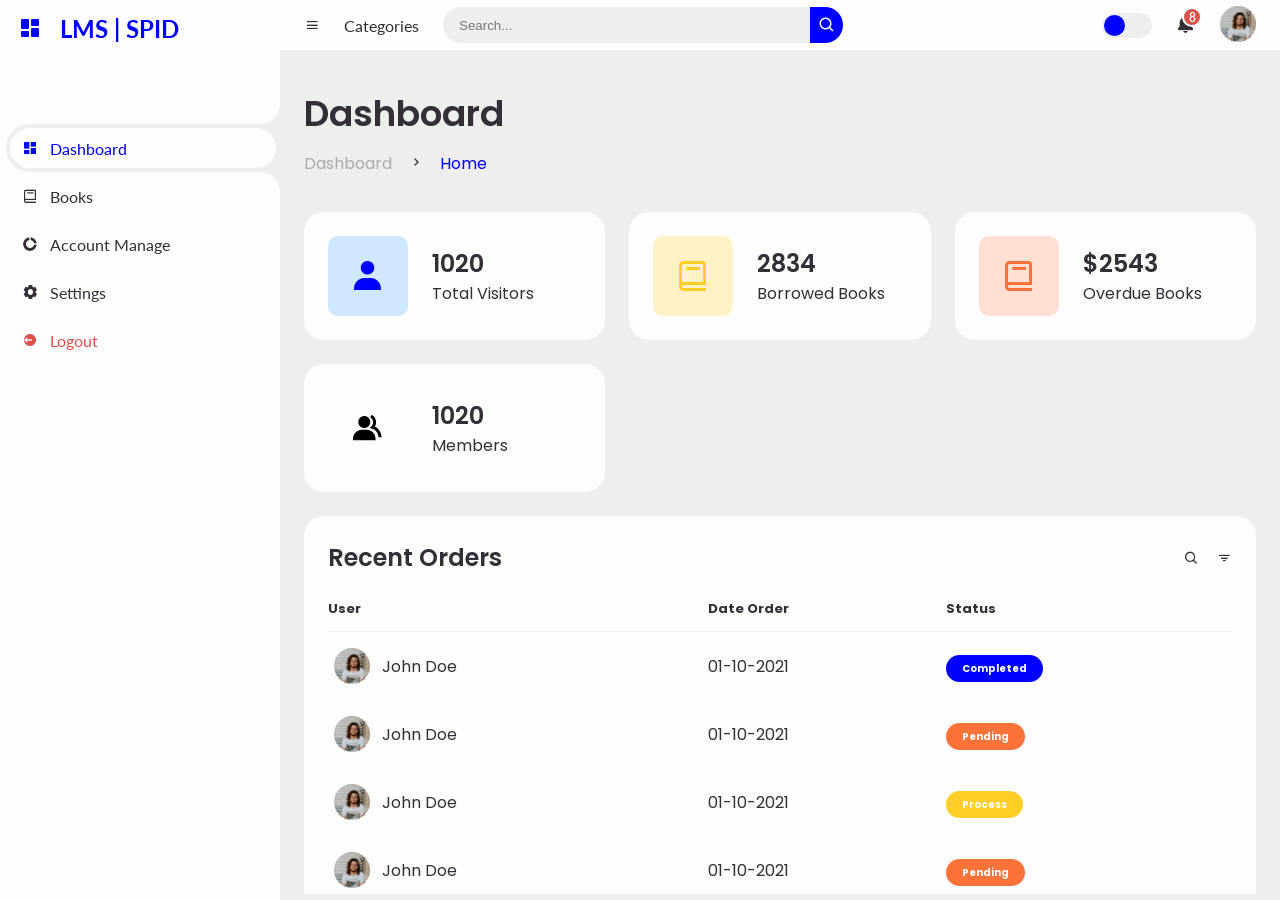
==== Admin Dashborad/index.html @ c5fa1249 "Updated File Highrachy Updated the File Highrachy and Updated a ReadME File" ====
<!DOCTYPE html>
<html lang="en">
<head>
	<meta charset="UTF-8">
	<meta name="viewport" content="width=device-width, initial-scale=1.0">

	<!-- Boxicons -->
	<link href='https://unpkg.com/boxicons@2.0.9/css/boxicons.min.css' rel='stylesheet'>
	<!-- My CSS -->
	<link rel="stylesheet" href="style.css">

	<title>Library Management System|Southern Province Irrigation Department</title>
</head>
<body>


	<!-- SIDEBAR -->
	<section id="sidebar">
		<a href="#" class="brand">
			<i class='bx bxs-dashboard' ></i>
			<span class="text">LMS | SPID</span>
		</a>
		<ul class="side-menu top">
			<li class="active">
				<a href="index.html">
					<i class='bx bxs-dashboard' ></i>
					<span class="text">Dashboard</span>
				</a>
			</li>
			<li>
				<a href="books.html">
					<i class='bx bx-book' ></i>
					<span class="text">Books</span>
				</a>
			</li>
			<li>
				<a href="user_manage.html">
					<i class='bx bxs-doughnut-chart' ></i>
					<span class="text">Account Manage</span>
				</a>
			</li>
			
			<li>
				<a href="settings.html">
					<i class='bx bxs-cog' ></i>
					<span class="text">Settings</span>
				</a>
			</li>
			<li>
				<a href="homepage.html" class="logout">
					<i class='bx bxs-log-out-circle' ></i>
					<span class="text">Logout</span>
				</a>
			</li>
		</ul>
	</section>
	<!-- SIDEBAR -->



	<!-- CONTENT -->
	<section id="content">
		<!-- NAVBAR -->
		<nav>
			<i class='bx bx-menu' ></i>
			<a href="#" class="nav-link">Categories</a>
			<form action="#">
				<div class="form-input">
					<input type="search" placeholder="Search...">
					<button type="submit" class="search-btn"><i class='bx bx-search' ></i></button>
				</div>
			</form>
			<input type="checkbox" id="switch-mode" hidden>
			<label for="switch-mode" class="switch-mode"></label>
			<a href="#" class="notification">
				<i class='bx bxs-bell' ></i>
				<span class="num">8</span>
			</a>
			<a href="#" class="profile">
				<img src="img/people.png">
			</a>
		</nav>
		<!-- NAVBAR -->

		<!-- MAIN -->
		<main>
			<div class="head-title">
				<div class="left">
					<h1>Dashboard</h1>
					<ul class="breadcrumb">
						<li>
							<a href="#">Dashboard</a>
						</li>
						<li><i class='bx bx-chevron-right' ></i></li>
						<li>
							<a class="active" href="#">Home</a>
						</li>
					</ul>
				</div>
			</div>

			<ul class="box-info">
				<li>
					<i class='bx bxs-user' ></i>
					<span class="text">
						<h3>1020</h3>
						<p>Total Visitors</p>
					</span>
				</li>
				<li>
					<i class='bx bx-book' ></i>
					<span class="text">
						<h3>2834</h3>
						<p>Borrowed Books</p>
					</span>
				</li>
				<li>
					<i class='bx bx-book' ></i>
					<span class="text">
						<h3>$2543</h3>
						<p>Overdue Books</p>
					</span>
				</li>
				<li>
					<i class='bx bxs-group' ></i>
					<span class="text">
						<h3>1020</h3>
						<p>Members</p>
					</span>
				</li>
			</ul>


			<div class="table-data">
				<div class="order">
					<div class="head">
						<h3>Recent Orders</h3>
						<i class='bx bx-search' ></i>
						<i class='bx bx-filter' ></i>
					</div>
					<table>
						<thead>
							<tr>
								<th>User</th>
								<th>Date Order</th>
								<th>Status</th>
							</tr>
						</thead>
						<tbody>
							<tr>
								<td>
									<img src="img/people.png">
									<p>John Doe</p>
								</td>
								<td>01-10-2021</td>
								<td><span class="status completed">Completed</span></td>
							</tr>
							<tr>
								<td>
									<img src="img/people.png">
									<p>John Doe</p>
								</td>
								<td>01-10-2021</td>
								<td><span class="status pending">Pending</span></td>
							</tr>
							<tr>
								<td>
									<img src="img/people.png">
									<p>John Doe</p>
								</td>
								<td>01-10-2021</td>
								<td><span class="status process">Process</span></td>
							</tr>
							<tr>
								<td>
									<img src="img/people.png">
									<p>John Doe</p>
								</td>
								<td>01-10-2021</td>
								<td><span class="status pending">Pending</span></td>
							</tr>
							<tr>
								<td>
									<img src="img/people.png">
									<p>John Doe</p>
								</td>
								<td>01-10-2021</td>
								<td><span class="status completed">Completed</span></td>
							</tr>
						</tbody>
					</table>
				</div>
		</main>
		<!-- MAIN -->
	</section>
	<!-- CONTENT -->
	

	<script src="script.js"></script>
</body>
</html>
---- Admin Dashborad/style.css ----
@import url('https://fonts.googleapis.com/css2?family=Lato:wght@400;700&family=Poppins:wght@400;500;600;700&display=swap');

* {
	margin: 0;
	padding: 0;
	box-sizing: border-box;
}

a {
	text-decoration: none;
}

li {
	list-style: none;
}

:root {
	--poppins: 'Poppins', sans-serif;
	--lato: 'Lato', sans-serif;

	--light: #fdfdfd;
	--blue: #0000ff;
	--light-blue: #CFE8FF;
	--grey: #eee;
	--dark-grey: #AAAAAA;
	--dark: #342E37;
	--red: #DB504A;
	--yellow: #FFCE26;
	--light-yellow: #FFF2C6;
	--orange: #FD7238;
	--light-orange: #FFE0D3;
}

html {
	overflow-x: hidden;
}

body.dark {
	--light: #0C0C1E;
	--grey: #060714;
	--dark: #FBFBFB;
}

body {
	background: var(--grey);
	overflow-x: hidden;
}





/* SIDEBAR */
#sidebar {
	position: fixed;
	top: 0;
	left: 0;
	width: 280px;
	height: 100%;
	background: var(--light);
	z-index: 2000;
	font-family: var(--lato);
	transition: .3s ease;
	overflow-x: hidden;
	scrollbar-width: none;
}
#sidebar::--webkit-scrollbar {
	display: none;
}
#sidebar.hide {
	width: 60px;
}
#sidebar .brand {
	font-size: 24px;
	font-weight: 700;
	height: 56px;
	display: flex;
	align-items: center;
	color: var(--blue);
	position: sticky;
	top: 0;
	left: 0;
	background: var(--light);
	z-index: 500;
	padding-bottom: 20px;
	box-sizing: content-box;
}
#sidebar .brand .bx {
	min-width: 60px;
	display: flex;
	justify-content: center;
}
#sidebar .side-menu {
	width: 100%;
	margin-top: 48px;
}
#sidebar .side-menu li {
	height: 48px;
	background: transparent;
	margin-left: 6px;
	border-radius: 48px 0 0 48px;
	padding: 4px;
}
#sidebar .side-menu li.active {
	background: var(--grey);
	position: relative;
}
#sidebar .side-menu li.active::before {
	content: '';
	position: absolute;
	width: 40px;
	height: 40px;
	border-radius: 50%;
	top: -40px;
	right: 0;
	box-shadow: 20px 20px 0 var(--grey);
	z-index: -1;
}
#sidebar .side-menu li.active::after {
	content: '';
	position: absolute;
	width: 40px;
	height: 40px;
	border-radius: 50%;
	bottom: -40px;
	right: 0;
	box-shadow: 20px -20px 0 var(--grey);
	z-index: -1;
}
#sidebar .side-menu li a {
	width: 100%;
	height: 100%;
	background: var(--light);
	display: flex;
	align-items: center;
	border-radius: 48px;
	font-size: 16px;
	color: var(--dark);
	white-space: nowrap;
	overflow-x: hidden;
}
#sidebar .side-menu.top li.active a {
	color: var(--blue);
}
#sidebar.hide .side-menu li a {
	width: calc(48px - (4px * 2));
	transition: width .3s ease;
}
#sidebar .side-menu li a.logout {
	color: var(--red);
}
#sidebar .side-menu.top li a:hover {
	color: var(--blue);
}
#sidebar .side-menu li a .bx {
	min-width: calc(60px  - ((4px + 6px) * 2));
	display: flex;
	justify-content: center;
}
/* SIDEBAR */





/* CONTENT */
#content {
	position: relative;
	width: calc(100% - 280px);
	left: 280px;
	transition: .3s ease;
}
#sidebar.hide ~ #content {
	width: calc(100% - 60px);
	left: 60px;
}




/* NAVBAR */
#content nav {
	height: 50px;
	background: var(--light);
	padding: 0 24px;
	display: flex;
	align-items: center;
	grid-gap: 24px;
	font-family: var(--lato);
	position: sticky;
	top: 0;
	left: 0;
	z-index: 1000;
}
#content nav::before {
	content: '';
	position: absolute;
	width: 0px;
	height: 40px;
	bottom: -40px;
	left: 0;
	border-radius: 5%;
	box-shadow: -20px -20px 0 var(--light);
}
#content nav a {
	color: var(--dark);
}
#content nav .bx.bx-menu {
	cursor: pointer;
	color: var(--dark);
}
#content nav .nav-link {
	font-size: 16px;
	transition: .3s ease;
}
#content nav .nav-link:hover {
	color: var(--blue);
}
#content nav form {
	max-width: 400px;
	width: 100%;
	margin-right: auto;
}
#content nav form .form-input {
	display: flex;
	align-items: center;
	height: 36px;
}
#content nav form .form-input input {
	flex-grow: 1;
	padding: 0 16px;
	height: 100%;
	border: none;
	background: var(--grey);
	border-radius: 36px 0 0 36px;
	outline: none;
	width: 100%;
	color: var(--dark);
}
#content nav form .form-input button {
	width: 36px;
	height: 100%;
	display: flex;
	justify-content: center;
	align-items: center;
	background: var(--blue);
	color: var(--light);
	font-size: 18px;
	border: none;
	outline: none;
	border-radius: 0 36px 36px 0;
	cursor: pointer;
}
#content nav .notification {
	font-size: 20px;
	position: relative;
}
#content nav .notification .num {
	position: absolute;
	top: -6px;
	right: -6px;
	width: 20px;
	height: 20px;
	border-radius: 50%;
	border: 2px solid var(--light);
	background: var(--red);
	color: var(--light);
	font-weight: 700;
	font-size: 12px;
	display: flex;
	justify-content: center;
	align-items: center;
}
#content nav .profile img {
	width: 36px;
	height: 36px;
	object-fit: cover;
	border-radius: 50%;
}
#content nav .switch-mode {
	display: block;
	min-width: 50px;
	height: 25px;
	border-radius: 25px;
	background: var(--grey);
	cursor: pointer;
	position: relative;
}
#content nav .switch-mode::before {
	content: '';
	position: absolute;
	top: 2px;
	left: 2px;
	bottom: 2px;
	width: calc(25px - 4px);
	background: var(--blue);
	border-radius: 50%;
	transition: all .3s ease;
}
#content nav #switch-mode:checked + .switch-mode::before {
	left: calc(100% - (25px - 4px) - 2px);
}
/* NAVBAR */





/* MAIN */
#content main {
	width: 100%;
	padding: 36px 24px;
	font-family: var(--poppins);
	max-height: calc(100vh - 56px);
	overflow-y: auto;
}
#content main .head-title {
	display: flex;
	align-items: center;
	justify-content: space-between;
	grid-gap: 16px;
	flex-wrap: wrap;
}
#content main .head-title .left h1 {
	font-size: 36px;
	font-weight: 600;
	margin-bottom: 10px;
	color: var(--dark);
}
#content main .head-title .left .breadcrumb {
	display: flex;
	align-items: center;
	grid-gap: 16px;
}
#content main .head-title .left .breadcrumb li {
	color: var(--dark);
}
#content main .head-title .left .breadcrumb li a {
	color: var(--dark-grey);
	pointer-events: none;
}
#content main .head-title .left .breadcrumb li a.active {
	color: var(--blue);
	pointer-events: unset;
}
#content main .head-title .btn-download {
	height: 36px;
	padding: 0 16px;
	border-radius: 36px;
	background: var(--blue);
	color: var(--light);
	display: flex;
	justify-content: center;
	align-items: center;
	grid-gap: 10px;
	font-weight: 500;
}




#content main .box-info {
	display: grid;
	grid-template-columns: repeat(auto-fit, minmax(240px, 1fr));
	grid-gap: 24px;
	margin-top: 36px;
}
#content main .box-info li {
	padding: 24px;
	background: var(--light);
	border-radius: 20px;
	display: flex;
	align-items: center;
	grid-gap: 24px;
}
#content main .box-info li .bx {
	width: 80px;
	height: 80px;
	border-radius: 10px;
	font-size: 36px;
	display: flex;
	justify-content: center;
	align-items: center;
}
#content main .box-info li:nth-child(1) .bx {
	background: var(--light-blue);
	color: var(--blue);
}
#content main .box-info li:nth-child(2) .bx {
	background: var(--light-yellow);
	color: var(--yellow);
}
#content main .box-info li:nth-child(3) .bx {
	background: var(--light-orange);
	color: var(--orange);
}
#content main .box-info li .text h3 {
	font-size: 24px;
	font-weight: 600;
	color: var(--dark);
}
#content main .box-info li .text p {
	color: var(--dark);	
}





#content main .table-data {
	display: flex;
	flex-wrap: wrap;
	grid-gap: 24px;
	margin-top: 24px;
	width: 100%;
	color: var(--dark);
}
#content main .table-data > div {
	border-radius: 20px;
	background: var(--light);
	padding: 24px;
	overflow-x: auto;
}
#content main .table-data .head {
	display: flex;
	align-items: center;
	grid-gap: 16px;
	margin-bottom: 24px;
}
#content main .table-data .head h3 {
	margin-right: auto;
	font-size: 24px;
	font-weight: 600;
}
#content main .table-data .head .bx {
	cursor: pointer;
}

#content main .table-data .order {
	flex-grow: 1;
	flex-basis: 500px;
}
#content main .table-data .order table {
	width: 100%;
	border-collapse: collapse;
}
#content main .table-data .order table th {
	padding-bottom: 12px;
	font-size: 13px;
	text-align: left;
	border-bottom: 1px solid var(--grey);
}
#content main .table-data .order table td {
	padding: 16px 0;
}
#content main .table-data .order table tr td:first-child {
	display: flex;
	align-items: center;
	grid-gap: 12px;
	padding-left: 6px;
}
#content main .table-data .order table td img {
	width: 36px;
	height: 36px;
	border-radius: 50%;
	object-fit: cover;
}
#content main .table-data .order table tbody tr:hover {
	background: var(--grey);
}
#content main .table-data .order table tr td .status {
	font-size: 10px;
	padding: 6px 16px;
	color: var(--light);
	border-radius: 20px;
	font-weight: 700;
}
#content main .table-data .order table tr td .status.completed {
	background: var(--blue);
}
#content main .table-data .order table tr td .status.process {
	background: var(--yellow);
}
#content main .table-data .order table tr td .status.pending {
	background: var(--orange);
}


#content main .table-data .todo {
	flex-grow: 1;
	flex-basis: 300px;
}
#content main .table-data .todo .todo-list {
	width: 100%;
}
#content main .table-data .todo .todo-list li {
	width: 100%;
	margin-bottom: 16px;
	background: var(--grey);
	border-radius: 10px;
	padding: 14px 20px;
	display: flex;
	justify-content: space-between;
	align-items: center;
}
#content main .table-data .todo .todo-list li .bx {
	cursor: pointer;
}
#content main .table-data .todo .todo-list li.completed {
	border-left: 10px solid var(--blue);
}
#content main .table-data .todo .todo-list li.not-completed {
	border-left: 10px solid var(--orange);
}
#content main .table-data .todo .todo-list li:last-child {
	margin-bottom: 0;
}
/* MAIN */
/* CONTENT */









@media screen and (max-width: 768px) {
	#sidebar {
		width: 200px;
	}

	#content {
		width: calc(100% - 60px);
		left: 200px;
	}

	#content nav .nav-link {
		display: none;
	}
}






@media screen and (max-width: 576px) {
	#content nav form .form-input input {
		display: none;
	}

	#content nav form .form-input button {
		width: auto;
		height: auto;
		background: transparent;
		border-radius: none;
		color: var(--dark);
	}

	#content nav form.show .form-input input {
		display: block;
		width: 100%;
	}
	#content nav form.show .form-input button {
		width: 36px;
		height: 100%;
		border-radius: 0 36px 36px 0;
		color: var(--light);
		background: var(--red);
	}

	#content nav form.show ~ .notification,
	#content nav form.show ~ .profile {
		display: none;
	}

	#content main .box-info {
		grid-template-columns: 1fr;
	}

	#content main .table-data .head {
		min-width: 420px;
	}
	#content main .table-data .order table {
		min-width: 420px;
	}
	#content main .table-data .todo .todo-list {
		min-width: 420px;
	}
}
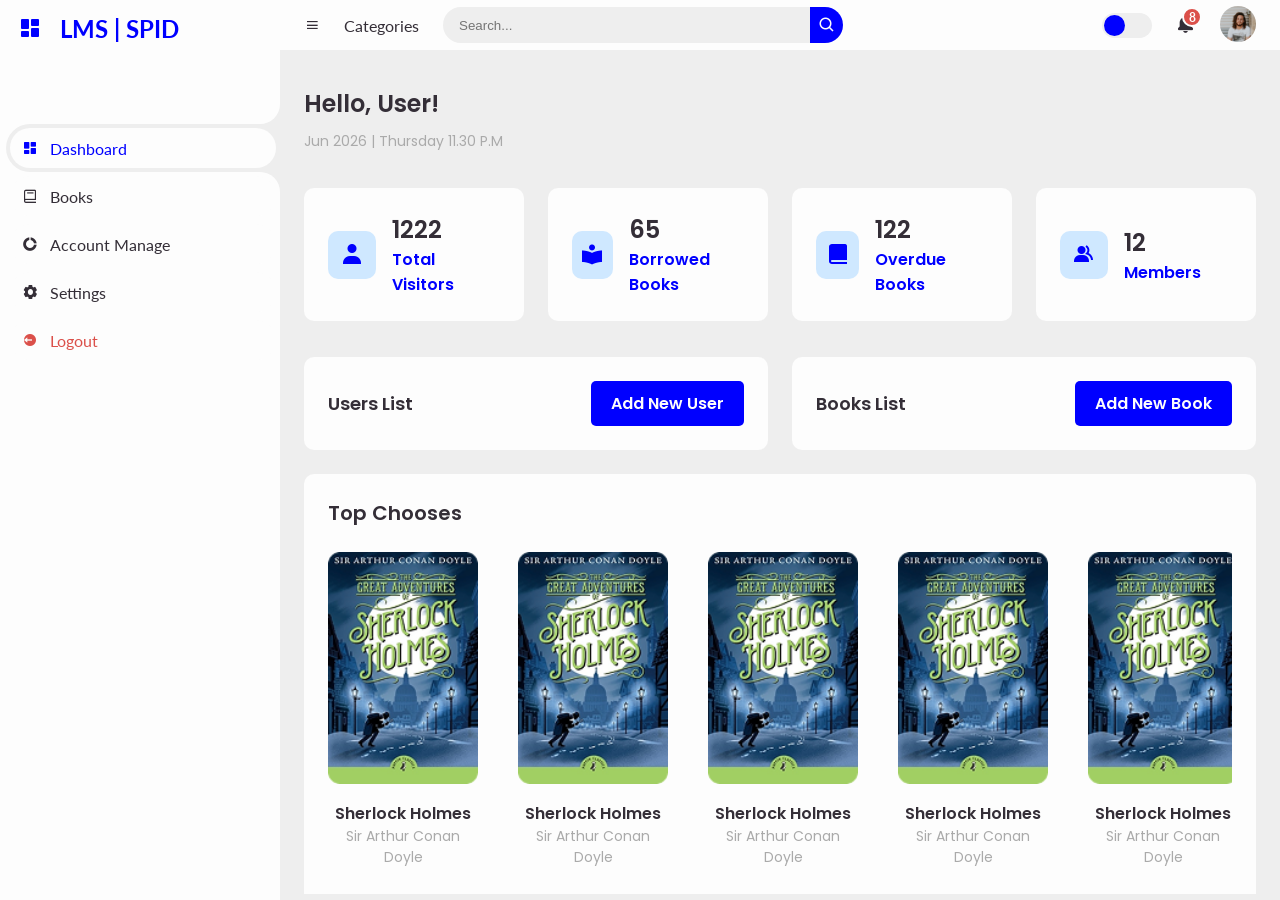
==== commit 57ce7161: "Updated Admindashboard Home" ====
--- a/Admin Dashborad/index.html
+++ b/Admin Dashborad/index.html
@@ -82,114 +82,106 @@
 		</nav>
 		<!-- NAVBAR -->
 
-		<!-- MAIN -->
+	<!-- MAIN -->
 		<main>
 			<div class="head-title">
 				<div class="left">
-					<h1>Dashboard</h1>
-					<ul class="breadcrumb">
-						<li>
-							<a href="#">Dashboard</a>
-						</li>
-						<li><i class='bx bx-chevron-right' ></i></li>
-						<li>
-							<a class="active" href="#">Home</a>
-						</li>
-					</ul>
+					<h2>Hello, User!</h2>
+					<p>Jun 2026 | Thursday 11.30 P.M</p>
 				</div>
 			</div>
 
 			<ul class="box-info">
 				<li>
-					<i class='bx bxs-user' ></i>
+					<i class='bx bxs-user'></i>
 					<span class="text">
-						<h3>1020</h3>
+						<h3>1222</h3>
 						<p>Total Visitors</p>
 					</span>
 				</li>
 				<li>
-					<i class='bx bx-book' ></i>
+					<i class='bx bxs-book-reader'></i>
 					<span class="text">
-						<h3>2834</h3>
+						<h3>65</h3>
 						<p>Borrowed Books</p>
 					</span>
 				</li>
 				<li>
-					<i class='bx bx-book' ></i>
+					<i class='bx bxs-book-alt'></i>
 					<span class="text">
-						<h3>$2543</h3>
+						<h3>122</h3>
 						<p>Overdue Books</p>
 					</span>
 				</li>
 				<li>
-					<i class='bx bxs-group' ></i>
+					<i class='bx bxs-group'></i>
 					<span class="text">
-						<h3>1020</h3>
+						<h3>12</h3>
 						<p>Members</p>
 					</span>
 				</li>
 			</ul>
 
+			<div class="list-container">
+				<div class="list-card">
+					<h3>Users List</h3>
+					<a href="#" class="btn-add">Add New User</a>
+				</div>
+				<div class="list-card">
+					<h3>Books List</h3>
+					<a href="#" class="btn-add">Add New Book</a>
+				</div>
+			</div>
 
 			<div class="table-data">
 				<div class="order">
 					<div class="head">
-						<h3>Recent Orders</h3>
-						<i class='bx bx-search' ></i>
-						<i class='bx bx-filter' ></i>
+						<h3>Top Chooses</h3>
 					</div>
-					<table>
-						<thead>
-							<tr>
-								<th>User</th>
-								<th>Date Order</th>
-								<th>Status</th>
-							</tr>
-						</thead>
-						<tbody>
-							<tr>
-								<td>
-									<img src="img/people.png">
-									<p>John Doe</p>
-								</td>
-								<td>01-10-2021</td>
-								<td><span class="status completed">Completed</span></td>
-							</tr>
-							<tr>
-								<td>
-									<img src="img/people.png">
-									<p>John Doe</p>
-								</td>
-								<td>01-10-2021</td>
-								<td><span class="status pending">Pending</span></td>
-							</tr>
-							<tr>
-								<td>
-									<img src="img/people.png">
-									<p>John Doe</p>
-								</td>
-								<td>01-10-2021</td>
-								<td><span class="status process">Process</span></td>
-							</tr>
-							<tr>
-								<td>
-									<img src="img/people.png">
-									<p>John Doe</p>
-								</td>
-								<td>01-10-2021</td>
-								<td><span class="status pending">Pending</span></td>
-							</tr>
-							<tr>
-								<td>
-									<img src="img/people.png">
-									<p>John Doe</p>
-								</td>
-								<td>01-10-2021</td>
-								<td><span class="status completed">Completed</span></td>
-							</tr>
-						</tbody>
-					</table>
+					<div class="book-grid">
+						<div class="book-card">
+							<img src="img/book1.png" alt="Book Cover">
+							<p class="book-title">Sherlock Holmes</p>
+							<p class="book-author">Sir Arthur Conan Doyle</p>
+						</div>
+						<div class="book-card">
+							<img src="img/book1.png" alt="Book Cover">
+							<p class="book-title">Sherlock Holmes</p>
+							<p class="book-author">Sir Arthur Conan Doyle</p>
+						</div>
+												<div class="book-card">
+							<img src="img/book1.png" alt="Book Cover">
+							<p class="book-title">Sherlock Holmes</p>
+							<p class="book-author">Sir Arthur Conan Doyle</p>
+						</div>
+						<div class="book-card">
+							<img src="img/book1.png" alt="Book Cover">
+							<p class="book-title">Sherlock Holmes</p>
+							<p class="book-author">Sir Arthur Conan Doyle</p>
+						</div>
+						<div class="book-card">
+							<img src="img/book1.png" alt="Book Cover">
+							<p class="book-title">Sherlock Holmes</p>
+							<p class="book-author">Sir Arthur Conan Doyle</p>
+						</div>
+						<div class="book-card">
+							<img src="img/book1.png" alt="Book Cover">
+							<p class="book-title">Sherlock Holmes</p>
+							<p class="book-author">Sir Arthur Conan Doyle</p>
+						</div>
+						<div class="book-card">
+							<img src="img/book1.png" alt="Book Cover">
+							<p class="book-title">Sherlock Holmes</p>
+							<p class="book-author">Sir Arthur Conan Doyle</p>
+						</div>
+						<div class="book-card">
+							<img src="img/book1.png" alt="Book Cover">
+							<p class="book-title">Sherlock Holmes</p>
+							<p class="book-author">Sir Arthur Conan Doyle</p>
+						</div>
+					</div>
 				</div>
+			</div>
 		</main>
 		<!-- MAIN -->
 	</section>
--- a/Admin Dashborad/style.css
+++ b/Admin Dashborad/style.css
@@ -321,91 +321,85 @@
 	grid-gap: 16px;
 	flex-wrap: wrap;
 }
-#content main .head-title .left h1 {
-	font-size: 36px;
+#content main .head-title .left h2 {
+	font-size: 24px;
 	font-weight: 600;
 	margin-bottom: 10px;
 	color: var(--dark);
 }
-#content main .head-title .left .breadcrumb {
+#content main .head-title .left p {
+	font-size: 14px;
+	color: var(--dark-grey);
+}
+
+
+
+
+#content main .box-info {
+	display: grid;
+	grid-template-columns: repeat(auto-fit, minmax(200px, 1fr));
+	grid-gap: 24px;
+	margin-top: 36px;
+}
+#content main .box-info li {
+	padding: 24px;
+	background: var(--light);
+	border-radius: 10px;
 	display: flex;
 	align-items: center;
 	grid-gap: 16px;
 }
-#content main .head-title .left .breadcrumb li {
-	color: var(--dark);
-}
-#content main .head-title .left .breadcrumb li a {
-	color: var(--dark-grey);
-	pointer-events: none;
-}
-#content main .head-title .left .breadcrumb li a.active {
+#content main .box-info li .bx {
+	width: 48px;
+	height: 48px;
+	border-radius: 10px;
+	font-size: 24px;
+	display: flex;
+	justify-content: center;
+	align-items: center;
 	color: var(--blue);
-	pointer-events: unset;
-}
-#content main .head-title .btn-download {
-	height: 36px;
-	padding: 0 16px;
-	border-radius: 36px;
+	background: var(--light-blue);
+}
+#content main .box-info li .text h3 {
+	font-size: 24px;
+	font-weight: 600;
+	color: var(--dark);
+}
+#content main .box-info li .text p {
+	color: var(--blue);
+	font-weight: 600;
+}
+
+
+
+
+
+#content main .list-container {
+	display: grid;
+	grid-template-columns: repeat(auto-fit, minmax(300px, 1fr));
+	grid-gap: 24px;
+	margin-top: 36px;
+}
+#content main .list-card {
+	background: var(--light);
+	padding: 24px;
+	border-radius: 10px;
+	display: flex;
+	justify-content: space-between;
+	align-items: center;
+}
+#content main .list-card h3 {
+	font-size: 18px;
+	font-weight: 600;
+	color: var(--dark);
+}
+#content main .list-card .btn-add {
 	background: var(--blue);
 	color: var(--light);
-	display: flex;
-	justify-content: center;
-	align-items: center;
-	grid-gap: 10px;
-	font-weight: 500;
-}
-
-
-
-
-#content main .box-info {
-	display: grid;
-	grid-template-columns: repeat(auto-fit, minmax(240px, 1fr));
-	grid-gap: 24px;
-	margin-top: 36px;
-}
-#content main .box-info li {
-	padding: 24px;
-	background: var(--light);
-	border-radius: 20px;
-	display: flex;
-	align-items: center;
-	grid-gap: 24px;
-}
-#content main .box-info li .bx {
-	width: 80px;
-	height: 80px;
-	border-radius: 10px;
-	font-size: 36px;
-	display: flex;
-	justify-content: center;
-	align-items: center;
-}
-#content main .box-info li:nth-child(1) .bx {
-	background: var(--light-blue);
-	color: var(--blue);
-}
-#content main .box-info li:nth-child(2) .bx {
-	background: var(--light-yellow);
-	color: var(--yellow);
-}
-#content main .box-info li:nth-child(3) .bx {
-	background: var(--light-orange);
-	color: var(--orange);
-}
-#content main .box-info li .text h3 {
-	font-size: 24px;
-	font-weight: 600;
-	color: var(--dark);
-}
-#content main .box-info li .text p {
-	color: var(--dark);	
-}
-
-
-
-
+	padding: 10px 20px;
+	border-radius: 5px;
+	font-weight: 600;
+}
 
 #content main .table-data {
 	display: flex;
@@ -416,7 +410,7 @@
 	color: var(--dark);
 }
 #content main .table-data > div {
-	border-radius: 20px;
+	border-radius: 10px;
 	background: var(--light);
 	padding: 24px;
 	overflow-x: auto;
@@ -429,91 +423,32 @@
 }
 #content main .table-data .head h3 {
 	margin-right: auto;
-	font-size: 24px;
-	font-weight: 600;
-}
-#content main .table-data .head .bx {
-	cursor: pointer;
-}
-
-#content main .table-data .order {
-	flex-grow: 1;
-	flex-basis: 500px;
-}
-#content main .table-data .order table {
-	width: 100%;
-	border-collapse: collapse;
-}
-#content main .table-data .order table th {
-	padding-bottom: 12px;
-	font-size: 13px;
-	text-align: left;
-	border-bottom: 1px solid var(--grey);
-}
-#content main .table-data .order table td {
-	padding: 16px 0;
-}
-#content main .table-data .order table tr td:first-child {
-	display: flex;
-	align-items: center;
-	grid-gap: 12px;
-	padding-left: 6px;
-}
-#content main .table-data .order table td img {
-	width: 36px;
-	height: 36px;
-	border-radius: 50%;
-	object-fit: cover;
-}
-#content main .table-data .order table tbody tr:hover {
-	background: var(--grey);
-}
-#content main .table-data .order table tr td .status {
-	font-size: 10px;
-	padding: 6px 16px;
-	color: var(--light);
-	border-radius: 20px;
-	font-weight: 700;
-}
-#content main .table-data .order table tr td .status.completed {
-	background: var(--blue);
-}
-#content main .table-data .order table tr td .status.process {
-	background: var(--yellow);
-}
-#content main .table-data .order table tr td .status.pending {
-	background: var(--orange);
-}
-
-
-#content main .table-data .todo {
-	flex-grow: 1;
-	flex-basis: 300px;
-}
-#content main .table-data .todo .todo-list {
-	width: 100%;
-}
-#content main .table-data .todo .todo-list li {
-	width: 100%;
-	margin-bottom: 16px;
-	background: var(--grey);
+	font-size: 20px;
+	font-weight: 600;
+}
+#content main .table-data .order .book-grid {
+	display: flex;
+	gap: 40px;
+	margin-top: 24px;
+	overflow-x: auto;
+	padding-bottom: 1rem;
+  }
+#content main .table-data .order .book-card {
+text-align: center;
+min-width: 150px;
+}
+#content main .table-data .order .book-card img {
+	width: 100%;
+	height: auto;
 	border-radius: 10px;
-	padding: 14px 20px;
-	display: flex;
-	justify-content: space-between;
-	align-items: center;
-}
-#content main .table-data .todo .todo-list li .bx {
-	cursor: pointer;
-}
-#content main .table-data .todo .todo-list li.completed {
-	border-left: 10px solid var(--blue);
-}
-#content main .table-data .todo .todo-list li.not-completed {
-	border-left: 10px solid var(--orange);
-}
-#content main .table-data .todo .todo-list li:last-child {
-	margin-bottom: 0;
+}
+#content main .table-data .order .book-card .book-title {
+	font-weight: 600;
+	margin-top: 10px;
+}
+#content main .table-data .order .book-card .book-author {
+	color: var(--dark-grey);
+	font-size: 14px;
 }
 /* MAIN */
 /* CONTENT */
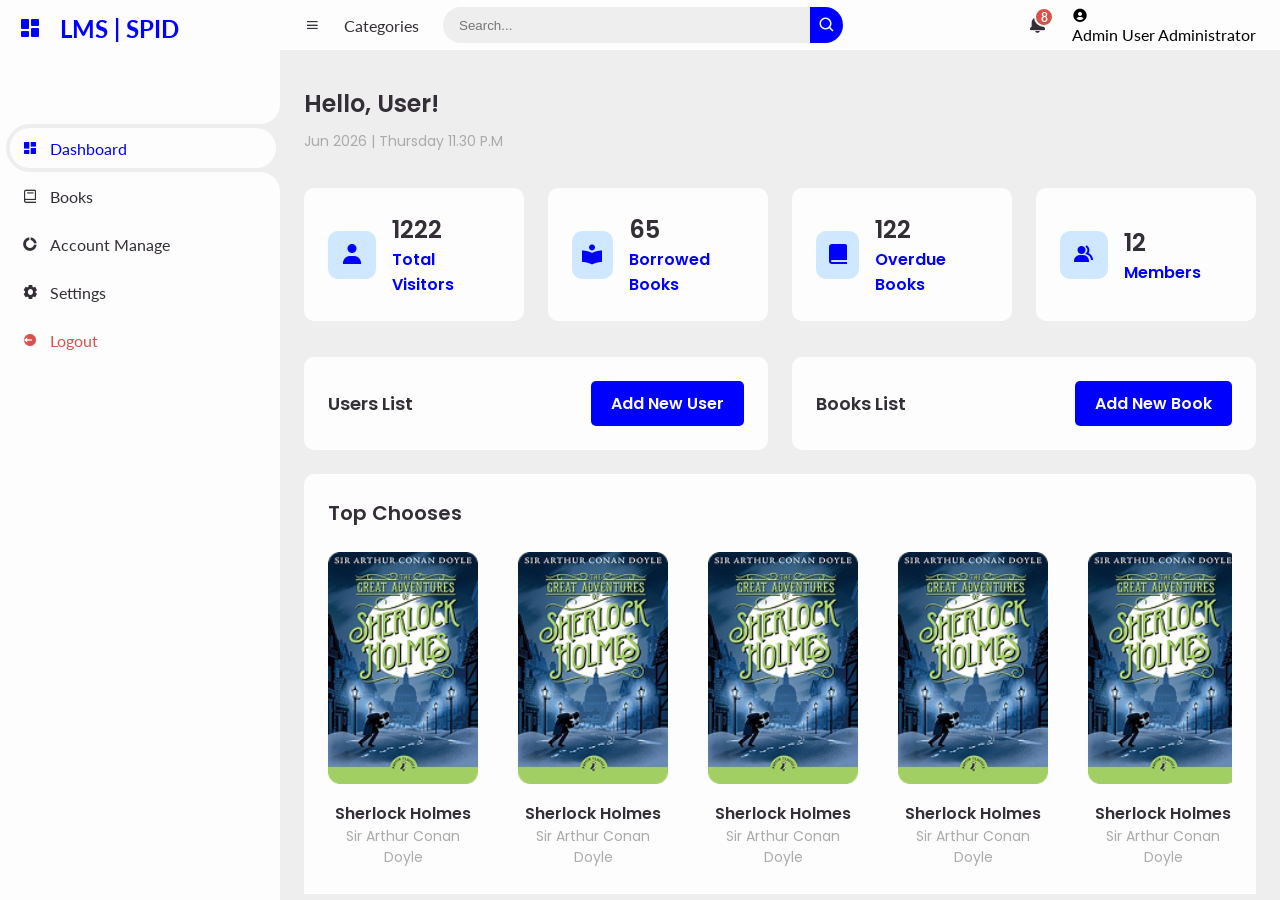
==== commit fc9eba41: "Updated Admin and User Profiles Removed Dark Theme Added Use Admin Profile Names and images" ====
--- a/Admin Dashborad/index.html
+++ b/Admin Dashborad/index.html
@@ -70,15 +70,17 @@
 					<button type="submit" class="search-btn"><i class='bx bx-search' ></i></button>
 				</div>
 			</form>
-			<input type="checkbox" id="switch-mode" hidden>
-			<label for="switch-mode" class="switch-mode"></label>
 			<a href="#" class="notification">
 				<i class='bx bxs-bell' ></i>
 				<span class="num">8</span>
 			</a>
-			<a href="#" class="profile">
-				<img src="img/people.png">
-			</a>
+			<div class="profile">
+				<i class='bx bxs-user-circle'></i>
+				<div class="profile-details">
+					<span class="admin-name">Admin User</span>
+					<span class="admin-role">Administrator</span>
+				</div>
+			</div>
 		</nav>
 		<!-- NAVBAR -->
 
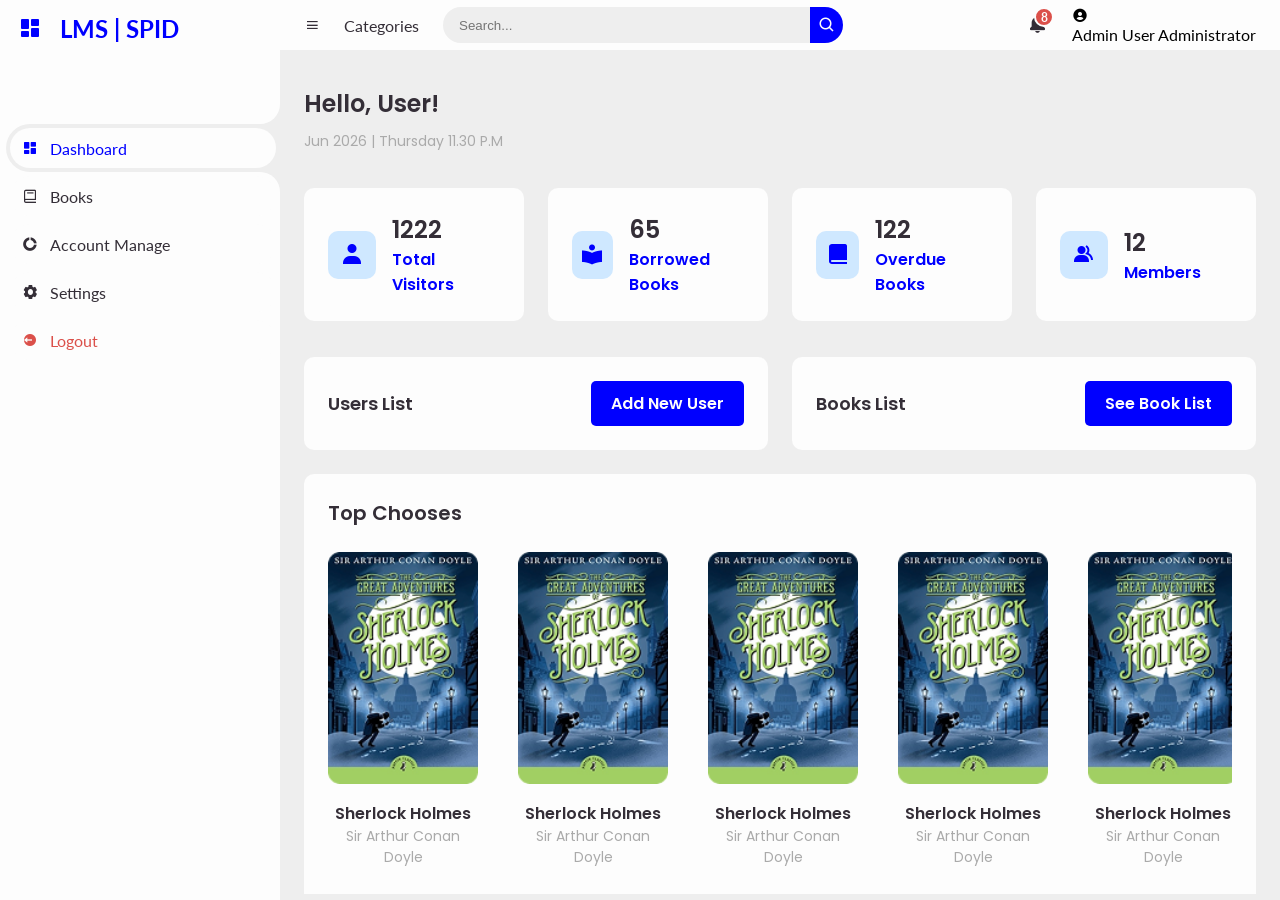
==== commit a012bcbb: "Add bokklist.html page add booklist page for admin panel and link it in dashboard" ====
--- a/Admin Dashborad/index.html
+++ b/Admin Dashborad/index.html
@@ -131,7 +131,7 @@
 				</div>
 				<div class="list-card">
 					<h3>Books List</h3>
-					<a href="#" class="btn-add">Add New Book</a>
+					<a href="BookList.html" class="btn-add">See Book List</a>
 				</div>
 			</div>
 
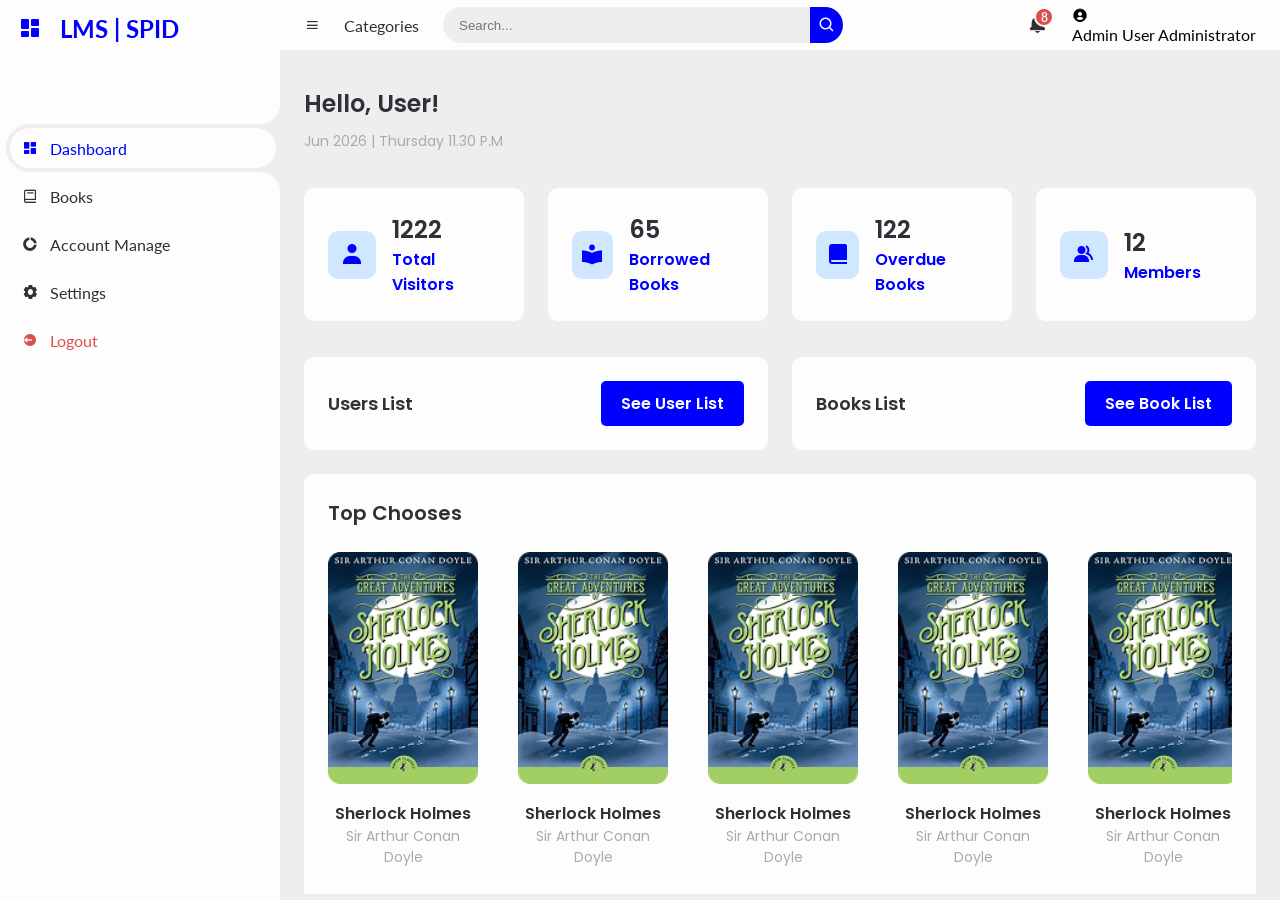
==== commit 930e00c4: "Add userlis.html page add userlist show page for admin panel and link it  dashboard" ====
--- a/Admin Dashborad/index.html
+++ b/Admin Dashborad/index.html
@@ -127,7 +127,7 @@
 			<div class="list-container">
 				<div class="list-card">
 					<h3>Users List</h3>
-					<a href="#" class="btn-add">Add New User</a>
+					<a href="UserList.html" class="btn-add">See User List</a>
 				</div>
 				<div class="list-card">
 					<h3>Books List</h3>
